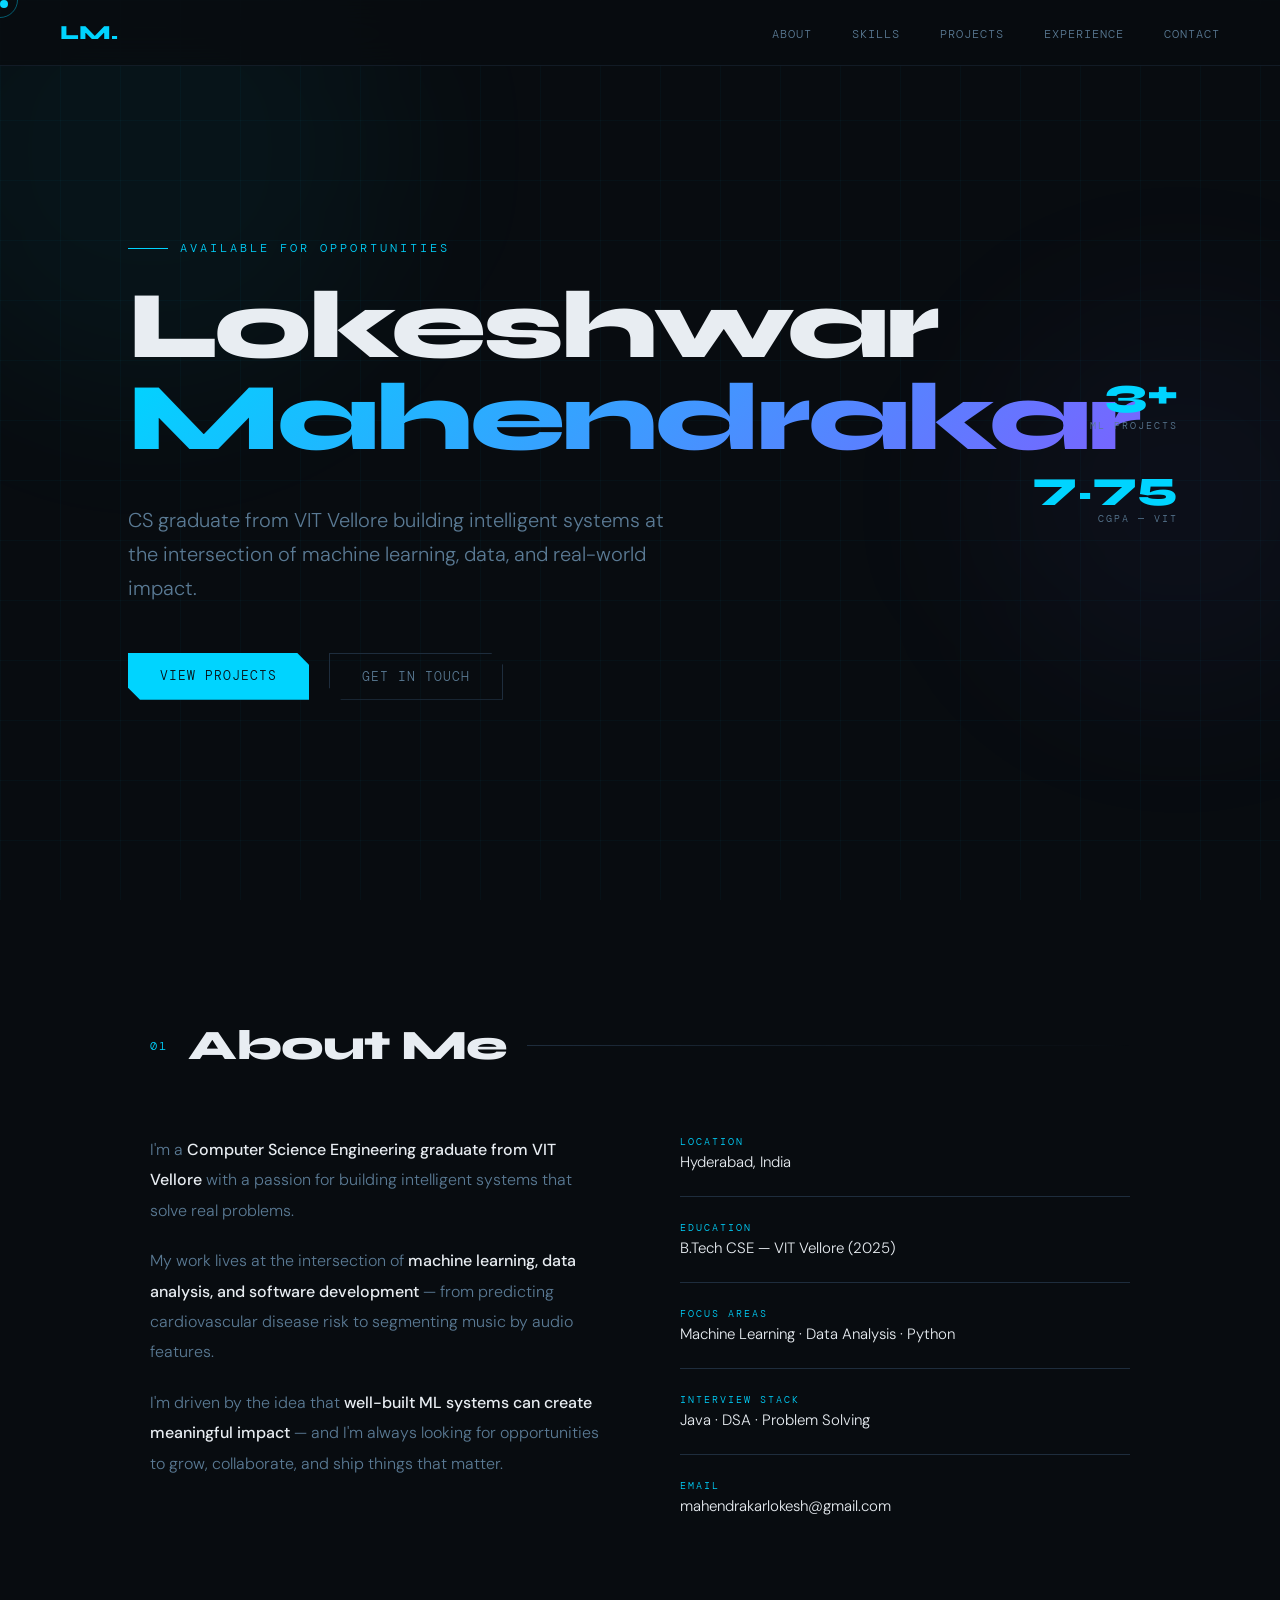
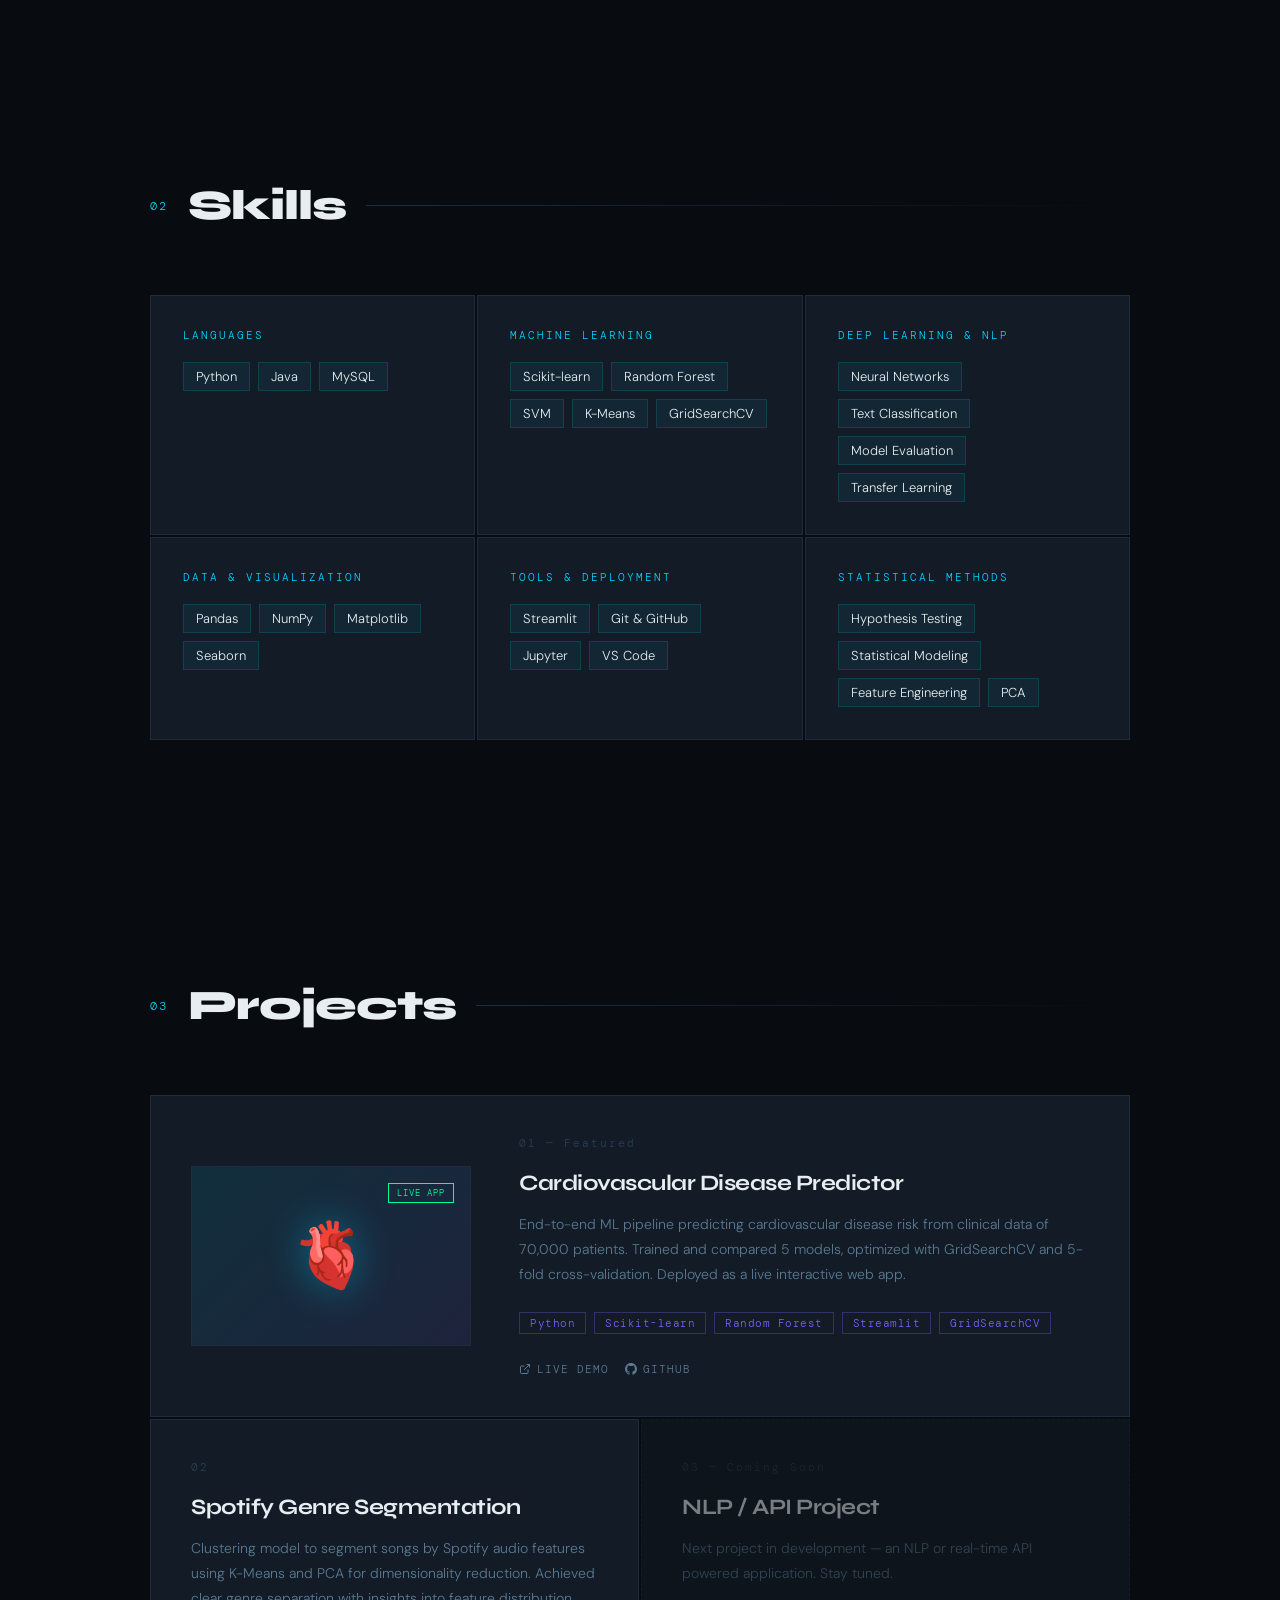
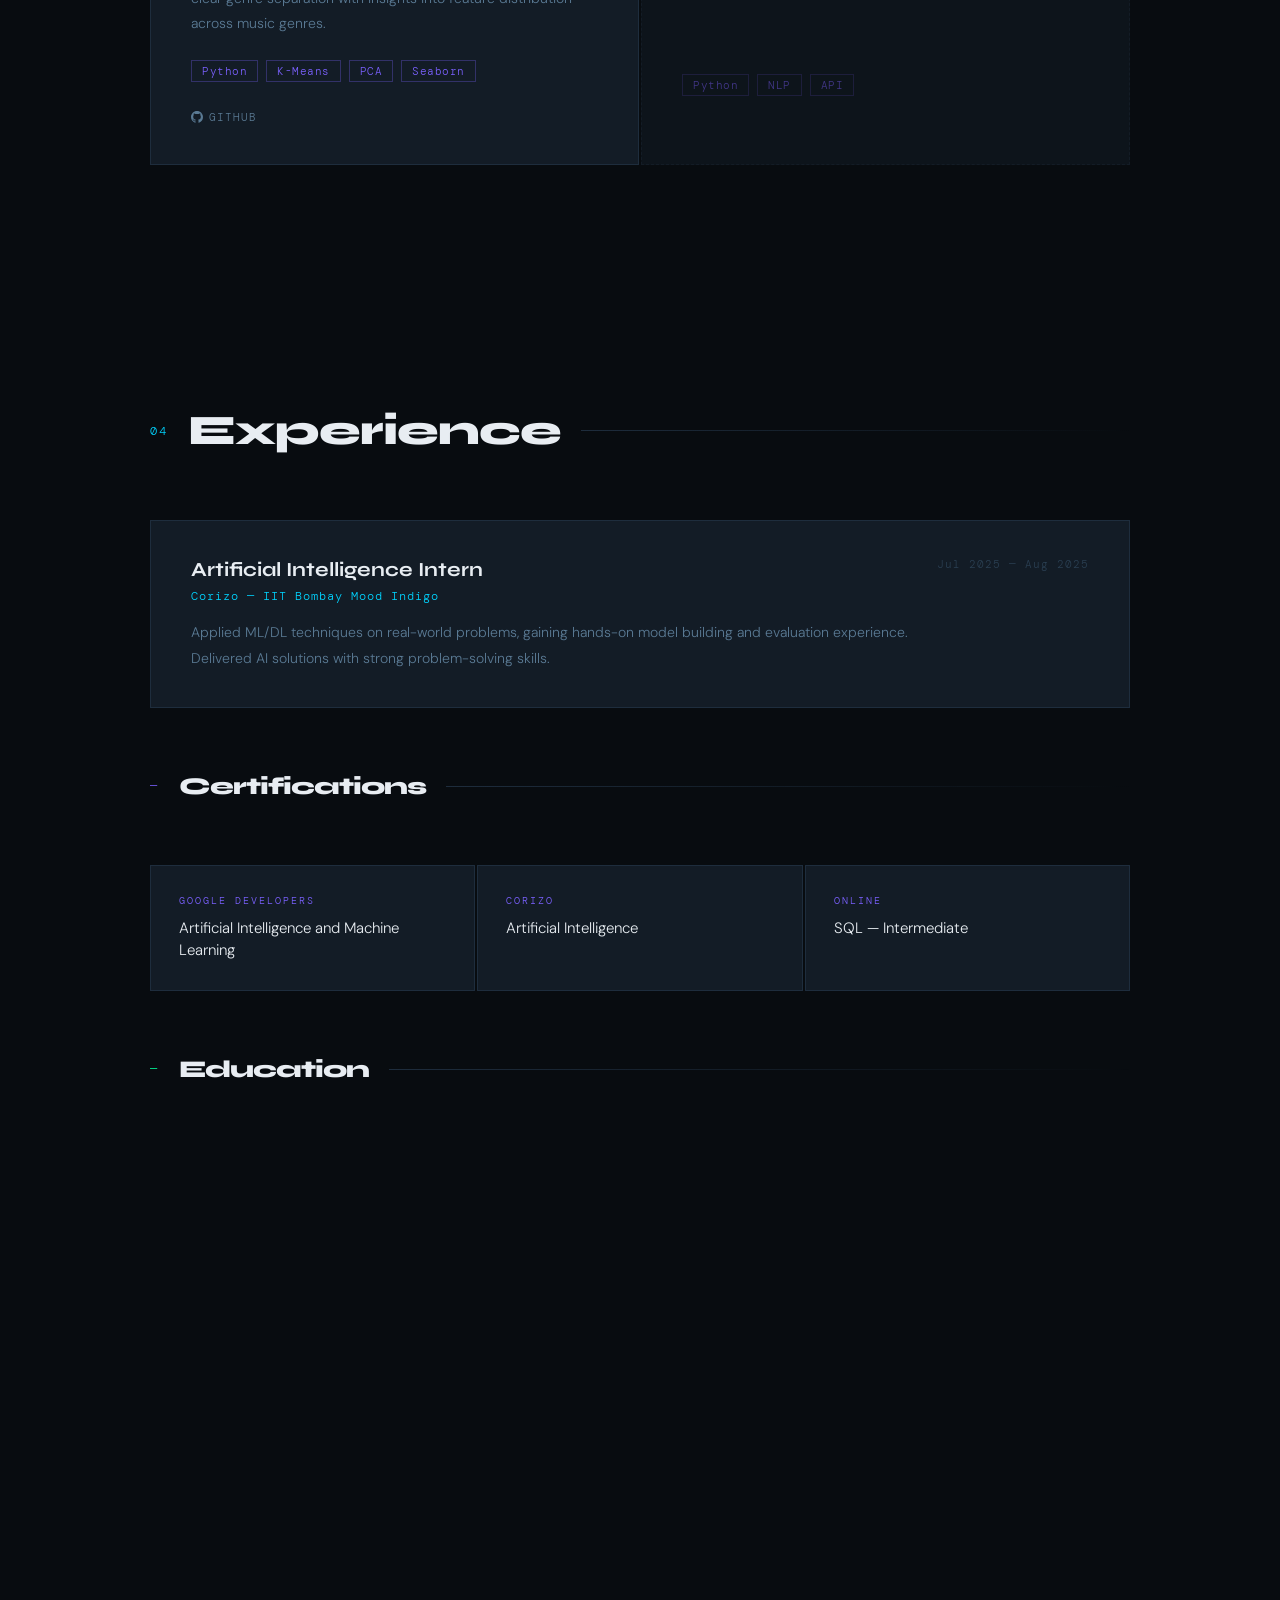
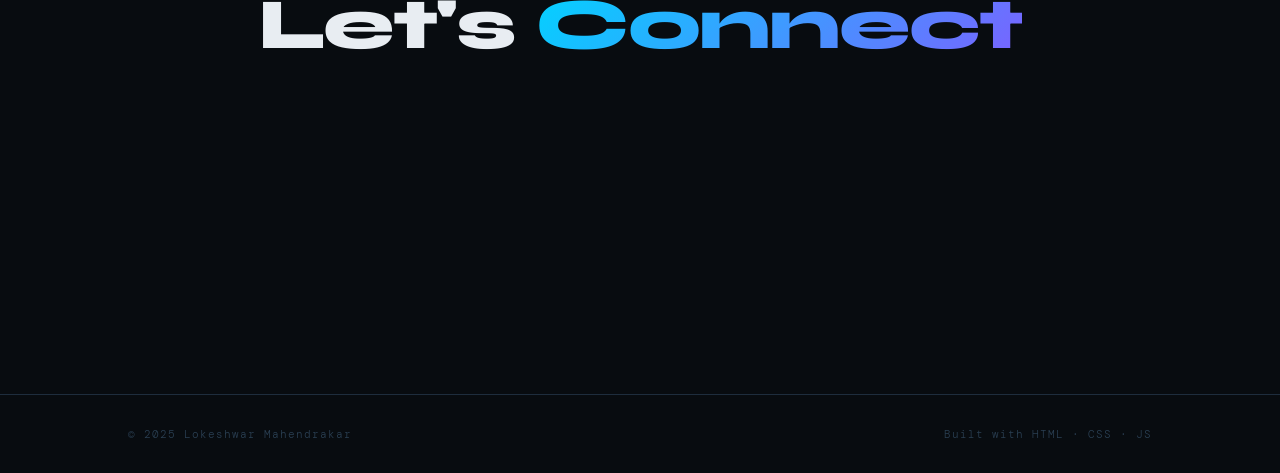
==== index.html @ d5d9ab32 "Add files via upload" ====
<!DOCTYPE html>
<html lang="en">
<head>
<meta charset="UTF-8"/>
<meta name="viewport" content="width=device-width, initial-scale=1.0"/>
<title>Lokeshwar Mahendrakar — ML Engineer</title>
<link href="https://fonts.googleapis.com/css2?family=Syne:wght@400;600;700;800&family=DM+Mono:ital,wght@0,300;0,400;1,300&family=DM+Sans:ital,wght@0,300;0,400;0,500;1,300&display=swap" rel="stylesheet"/>
<style>
  :root {
    --bg:#080c10;--bg2:#0d1117;--bg3:#111820;--card:#131c26;--border:#1e2d3d;
    --accent:#00d4ff;--accent2:#7b61ff;--accent3:#00ff9d;
    --text:#e8edf2;--muted:#5a7a94;--dim:#2a3f52;
  }
  *,*::before,*::after{box-sizing:border-box;margin:0;padding:0}
  html{scroll-behavior:smooth}
  body{background:var(--bg);color:var(--text);font-family:'DM Sans',sans-serif;font-weight:300;overflow-x:hidden;cursor:none}
  .cursor{position:fixed;width:8px;height:8px;background:var(--accent);border-radius:50%;pointer-events:none;z-index:9999;transition:transform 0.1s;mix-blend-mode:screen}
  .cursor-ring{position:fixed;width:36px;height:36px;border:1px solid rgba(0,212,255,0.4);border-radius:50%;pointer-events:none;z-index:9998;transition:width 0.2s,height 0.2s}
  body::before{content:'';position:fixed;inset:0;background-image:linear-gradient(rgba(0,212,255,0.03) 1px,transparent 1px),linear-gradient(90deg,rgba(0,212,255,0.03) 1px,transparent 1px);background-size:60px 60px;pointer-events:none;z-index:0}
  nav{position:fixed;top:0;left:0;right:0;z-index:100;display:flex;align-items:center;justify-content:space-between;padding:20px 60px;border-bottom:1px solid rgba(30,45,61,0.5);backdrop-filter:blur(20px);background:rgba(8,12,16,0.8)}
  .nav-logo{font-family:'Syne',sans-serif;font-weight:800;font-size:20px;color:var(--accent)}
  .nav-links{display:flex;gap:40px;list-style:none}
  .nav-links a{font-family:'DM Mono',monospace;font-size:12px;color:var(--muted);text-decoration:none;letter-spacing:1px;text-transform:uppercase;transition:color 0.2s}
  .nav-links a:hover{color:var(--text)}
  section{position:relative;z-index:1;max-width:1100px;margin:0 auto;padding:120px 60px}
  #hero{min-height:100vh;display:flex;flex-direction:column;justify-content:center;padding-top:160px;max-width:100%;padding-left:10%;padding-right:10%}
  .hero-tag{font-family:'DM Mono',monospace;font-size:12px;color:var(--accent);letter-spacing:3px;text-transform:uppercase;margin-bottom:24px;opacity:0;animation:fadeUp 0.8s 0.2s forwards;display:flex;align-items:center;gap:12px}
  .hero-tag::before{content:'';display:block;width:40px;height:1px;background:var(--accent)}
  h1{font-family:'Syne',sans-serif;font-weight:800;font-size:clamp(52px,8vw,96px);line-height:0.95;letter-spacing:-3px;opacity:0;animation:fadeUp 0.8s 0.4s forwards;margin-bottom:8px}
  h1 .name-line{display:block;color:var(--text)}
  h1 .name-accent{display:block;background:linear-gradient(135deg,var(--accent),var(--accent2));-webkit-background-clip:text;-webkit-text-fill-color:transparent;background-clip:text}
  .hero-sub{font-size:clamp(16px,2vw,20px);color:var(--muted);font-weight:300;max-width:560px;line-height:1.7;margin-top:32px;margin-bottom:48px;opacity:0;animation:fadeUp 0.8s 0.6s forwards}
  .hero-cta{display:flex;gap:20px;opacity:0;animation:fadeUp 0.8s 0.8s forwards;flex-wrap:wrap}
  .btn-primary{padding:14px 32px;background:var(--accent);color:var(--bg);font-family:'DM Mono',monospace;font-size:13px;letter-spacing:1px;text-decoration:none;text-transform:uppercase;clip-path:polygon(0 0,calc(100% - 12px) 0,100% 12px,100% 100%,12px 100%,0 calc(100% - 12px));transition:all 0.2s}
  .btn-primary:hover{background:var(--accent2);transform:translateY(-2px)}
  .btn-secondary{padding:14px 32px;border:1px solid var(--border);color:var(--muted);font-family:'DM Mono',monospace;font-size:13px;letter-spacing:1px;text-decoration:none;text-transform:uppercase;transition:all 0.2s;clip-path:polygon(0 0,calc(100% - 12px) 0,100% 12px,100% 100%,12px 100%,0 calc(100% - 12px))}
  .btn-secondary:hover{border-color:var(--accent);color:var(--accent);transform:translateY(-2px)}
  .hero-stats{position:absolute;right:8%;top:50%;transform:translateY(-50%);display:flex;flex-direction:column;gap:32px;opacity:0;animation:fadeIn 1s 1.2s forwards}
  .stat-item{text-align:right}
  .stat-num{font-family:'Syne',sans-serif;font-size:40px;font-weight:800;color:var(--accent);line-height:1;display:block}
  .stat-label{font-family:'DM Mono',monospace;font-size:10px;color:var(--muted);letter-spacing:2px;text-transform:uppercase}
  .section-header{display:flex;align-items:center;gap:20px;margin-bottom:64px}
  .section-num{font-family:'DM Mono',monospace;font-size:12px;color:var(--accent);letter-spacing:2px}
  .section-title{font-family:'Syne',sans-serif;font-size:clamp(28px,4vw,42px);font-weight:800;letter-spacing:-1px;color:var(--text)}
  .section-line{flex:1;height:1px;background:linear-gradient(90deg,var(--border),transparent)}
  .about-grid{display:grid;grid-template-columns:1fr 1fr;gap:80px;align-items:start}
  .about-text p{color:var(--muted);line-height:1.9;font-size:16px;margin-bottom:20px}
  .about-text p span{color:var(--text);font-weight:500}
  .about-details{display:flex;flex-direction:column;gap:24px}
  .detail-row{display:flex;flex-direction:column;gap:4px;padding-bottom:24px;border-bottom:1px solid var(--border)}
  .detail-row:last-child{border-bottom:none}
  .detail-label{font-family:'DM Mono',monospace;font-size:10px;color:var(--accent);letter-spacing:2px;text-transform:uppercase}
  .detail-value{font-size:15px;color:var(--text)}
  .skills-grid{display:grid;grid-template-columns:repeat(3,1fr);gap:2px}
  .skill-category{background:var(--card);padding:32px;border:1px solid var(--border);position:relative;overflow:hidden;transition:border-color 0.3s}
  .skill-category:hover{border-color:var(--accent)}
  .skill-category::before{content:'';position:absolute;top:0;left:0;right:0;height:2px;background:linear-gradient(90deg,var(--accent),var(--accent2));transform:scaleX(0);transform-origin:left;transition:transform 0.3s}
  .skill-category:hover::before{transform:scaleX(1)}
  .skill-cat-title{font-family:'DM Mono',monospace;font-size:11px;color:var(--accent);letter-spacing:2px;text-transform:uppercase;margin-bottom:20px}
  .skill-tags{display:flex;flex-wrap:wrap;gap:8px}
  .skill-tag{padding:5px 12px;background:rgba(0,212,255,0.06);border:1px solid rgba(0,212,255,0.15);color:var(--text);font-size:13px;transition:all 0.2s}
  .skill-tag:hover{background:rgba(0,212,255,0.12);border-color:var(--accent);color:var(--accent)}
  .projects-grid{display:grid;grid-template-columns:1fr 1fr;gap:2px}
  .project-card{background:var(--card);border:1px solid var(--border);padding:40px;position:relative;overflow:hidden;transition:all 0.3s;display:flex;flex-direction:column}
  .project-card:hover{border-color:var(--accent);transform:translateY(-4px)}
  .project-num{font-family:'DM Mono',monospace;font-size:11px;color:var(--dim);letter-spacing:2px;margin-bottom:20px}
  .project-title{font-family:'Syne',sans-serif;font-size:22px;font-weight:700;color:var(--text);margin-bottom:16px;letter-spacing:-0.5px}
  .project-desc{font-size:14px;color:var(--muted);line-height:1.8;flex:1;margin-bottom:24px}
  .project-tech{display:flex;flex-wrap:wrap;gap:8px;margin-bottom:28px}
  .tech-tag{font-family:'DM Mono',monospace;font-size:11px;color:var(--accent2);padding:3px 10px;border:1px solid rgba(123,97,255,0.3);letter-spacing:0.5px}
  .project-links{display:flex;gap:16px}
  .project-link{font-family:'DM Mono',monospace;font-size:11px;color:var(--muted);text-decoration:none;letter-spacing:1px;text-transform:uppercase;display:flex;align-items:center;gap:6px;transition:color 0.2s}
  .project-link:hover{color:var(--accent)}
  .project-link svg{width:12px;height:12px}
  .project-card.featured{grid-column:1 / -1;flex-direction:row;gap:48px;align-items:center}
  .project-card.featured .project-content{flex:1}
  .project-card.featured .project-visual{width:280px;height:180px;background:linear-gradient(135deg,rgba(0,212,255,0.1),rgba(123,97,255,0.1));border:1px solid var(--border);display:flex;align-items:center;justify-content:center;flex-shrink:0;position:relative}
  .project-visual-inner{font-size:64px;filter:drop-shadow(0 0 20px rgba(0,212,255,0.4))}
  .project-badge{position:absolute;top:16px;right:16px;font-family:'DM Mono',monospace;font-size:9px;color:var(--accent3);border:1px solid var(--accent3);padding:3px 8px;letter-spacing:1px;text-transform:uppercase}
  .exp-list{display:flex;flex-direction:column;gap:2px}
  .exp-item{background:var(--card);border:1px solid var(--border);padding:36px 40px;display:grid;grid-template-columns:1fr auto;gap:20px;align-items:start;transition:border-color 0.3s}
  .exp-item:hover{border-color:var(--accent)}
  .exp-role{font-family:'Syne',sans-serif;font-size:20px;font-weight:700;color:var(--text);margin-bottom:6px}
  .exp-company{font-family:'DM Mono',monospace;font-size:12px;color:var(--accent);letter-spacing:1px;margin-bottom:16px}
  .exp-desc{font-size:14px;color:var(--muted);line-height:1.8}
  .exp-period{font-family:'DM Mono',monospace;font-size:11px;color:var(--dim);letter-spacing:1px;white-space:nowrap}
  .cert-grid{display:grid;grid-template-columns:repeat(3,1fr);gap:2px;margin-top:40px}
  .cert-item{background:var(--card);border:1px solid var(--border);padding:28px;transition:border-color 0.3s}
  .cert-item:hover{border-color:var(--accent2)}
  .cert-issuer{font-family:'DM Mono',monospace;font-size:10px;color:var(--accent2);letter-spacing:2px;text-transform:uppercase;margin-bottom:10px}
  .cert-name{font-size:15px;color:var(--text);line-height:1.5}
  .edu-grid{display:grid;grid-template-columns:repeat(3,1fr);gap:2px;margin-top:40px}
  .edu-item{background:var(--card);border:1px solid var(--border);padding:32px;transition:border-color 0.3s}
  .edu-item:hover{border-color:var(--accent3)}
  .edu-degree{font-family:'DM Mono',monospace;font-size:10px;color:var(--accent3);letter-spacing:2px;text-transform:uppercase;margin-bottom:12px}
  .edu-school{font-family:'Syne',sans-serif;font-size:16px;font-weight:700;color:var(--text);margin-bottom:8px}
  .edu-detail{font-size:13px;color:var(--muted);line-height:1.6}
  .edu-score{margin-top:16px;font-family:'DM Mono',monospace;font-size:20px;color:var(--accent)}
  #contact{text-align:center;padding-bottom:160px}
  .contact-title{font-family:'Syne',sans-serif;font-size:clamp(36px,6vw,72px);font-weight:800;letter-spacing:-2px;line-height:1;margin-bottom:24px}
  .contact-title span{background:linear-gradient(135deg,var(--accent),var(--accent2));-webkit-background-clip:text;-webkit-text-fill-color:transparent;background-clip:text}
  .contact-sub{color:var(--muted);font-size:16px;max-width:480px;margin:0 auto 48px;line-height:1.7}
  .contact-links{display:flex;justify-content:center;gap:20px;flex-wrap:wrap}
  .contact-link{display:flex;align-items:center;gap:10px;padding:14px 28px;border:1px solid var(--border);color:var(--muted);text-decoration:none;font-family:'DM Mono',monospace;font-size:12px;letter-spacing:1px;text-transform:uppercase;transition:all 0.2s;clip-path:polygon(0 0,calc(100% - 10px) 0,100% 10px,100% 100%,10px 100%,0 calc(100% - 10px))}
  .contact-link:hover{border-color:var(--accent);color:var(--accent);transform:translateY(-2px)}
  footer{position:relative;z-index:1;border-top:1px solid var(--border);padding:32px 10%;display:flex;justify-content:space-between;align-items:center}
  .footer-text{font-family:'DM Mono',monospace;font-size:11px;color:var(--dim);letter-spacing:1px}
  @keyframes fadeUp{from{opacity:0;transform:translateY(24px)}to{opacity:1;transform:translateY(0)}}
  @keyframes fadeIn{from{opacity:0}to{opacity:1}}
  .reveal{opacity:0;transform:translateY(32px);transition:opacity 0.7s,transform 0.7s}
  .reveal.visible{opacity:1;transform:translateY(0)}
  .orb{position:fixed;border-radius:50%;filter:blur(80px);pointer-events:none;z-index:0}
  .orb-1{width:500px;height:500px;background:rgba(0,212,255,0.04);top:-100px;left:-100px}
  .orb-2{width:400px;height:400px;background:rgba(123,97,255,0.04);bottom:200px;right:-100px}
  ::-webkit-scrollbar{width:4px}
  ::-webkit-scrollbar-track{background:var(--bg)}
  ::-webkit-scrollbar-thumb{background:var(--dim);border-radius:2px}
  @media(max-width:900px){nav{padding:16px 24px}.nav-links{display:none}section{padding:80px 24px}#hero{padding-left:24px;padding-right:24px}.about-grid{grid-template-columns:1fr;gap:48px}.skills-grid{grid-template-columns:1fr}.projects-grid{grid-template-columns:1fr}.project-card.featured{flex-direction:column}.project-card.featured .project-visual{width:100%}.cert-grid,.edu-grid{grid-template-columns:1fr}.hero-stats{display:none}footer{flex-direction:column;gap:12px;text-align:center}}
</style>
</head>
<body>
<div class="cursor" id="cursor"></div>
<div class="cursor-ring" id="cursorRing"></div>
<div class="orb orb-1"></div>
<div class="orb orb-2"></div>
<nav>
  <div class="nav-logo">LM.</div>
  <ul class="nav-links">
    <li><a href="#about">About</a></li>
    <li><a href="#skills">Skills</a></li>
    <li><a href="#projects">Projects</a></li>
    <li><a href="#experience">Experience</a></li>
    <li><a href="#contact">Contact</a></li>
  </ul>
</nav>
<section id="hero">
  <div class="hero-tag">Available for opportunities</div>
  <h1><span class="name-line">Lokeshwar</span><span class="name-accent">Mahendrakar</span></h1>
  <p class="hero-sub">CS graduate from VIT Vellore building intelligent systems at the intersection of machine learning, data, and real-world impact.</p>
  <div class="hero-cta">
    <a href="#projects" class="btn-primary">View Projects</a>
    <a href="mailto:mahendrakarlokesh@gmail.com" class="btn-secondary">Get In Touch</a>
  </div>
  <div class="hero-stats">
    <div class="stat-item"><span class="stat-num">3+</span><span class="stat-label">ML Projects</span></div>
    <div class="stat-item"><span class="stat-num">7.75</span><span class="stat-label">CGPA — VIT</span></div>
  </div>
</section>
<section id="about">
  <div class="section-header reveal"><span class="section-num">01</span><h2 class="section-title">About Me</h2><div class="section-line"></div></div>
  <div class="about-grid">
    <div class="about-text reveal">
      <p>I'm a <span>Computer Science Engineering graduate from VIT Vellore</span> with a passion for building intelligent systems that solve real problems.</p>
      <p>My work lives at the intersection of <span>machine learning, data analysis, and software development</span> — from predicting cardiovascular disease risk to segmenting music by audio features.</p>
      <p>I'm driven by the idea that <span>well-built ML systems can create meaningful impact</span> — and I'm always looking for opportunities to grow, collaborate, and ship things that matter.</p>
    </div>
    <div class="about-details reveal">
      <div class="detail-row"><span class="detail-label">Location</span><span class="detail-value">Hyderabad, India</span></div>
      <div class="detail-row"><span class="detail-label">Education</span><span class="detail-value">B.Tech CSE — VIT Vellore (2025)</span></div>
      <div class="detail-row"><span class="detail-label">Focus Areas</span><span class="detail-value">Machine Learning · Data Analysis · Python</span></div>
      <div class="detail-row"><span class="detail-label">Interview Stack</span><span class="detail-value">Java · DSA · Problem Solving</span></div>
      <div class="detail-row"><span class="detail-label">Email</span><span class="detail-value">mahendrakarlokesh@gmail.com</span></div>
    </div>
  </div>
</section>
<section id="skills">
  <div class="section-header reveal"><span class="section-num">02</span><h2 class="section-title">Skills</h2><div class="section-line"></div></div>
  <div class="skills-grid">
    <div class="skill-category reveal"><div class="skill-cat-title">Languages</div><div class="skill-tags"><span class="skill-tag">Python</span><span class="skill-tag">Java</span><span class="skill-tag">MySQL</span></div></div>
    <div class="skill-category reveal"><div class="skill-cat-title">Machine Learning</div><div class="skill-tags"><span class="skill-tag">Scikit-learn</span><span class="skill-tag">Random Forest</span><span class="skill-tag">SVM</span><span class="skill-tag">K-Means</span><span class="skill-tag">GridSearchCV</span></div></div>
    <div class="skill-category reveal"><div class="skill-cat-title">Deep Learning & NLP</div><div class="skill-tags"><span class="skill-tag">Neural Networks</span><span class="skill-tag">Text Classification</span><span class="skill-tag">Model Evaluation</span><span class="skill-tag">Transfer Learning</span></div></div>
    <div class="skill-category reveal"><div class="skill-cat-title">Data & Visualization</div><div class="skill-tags"><span class="skill-tag">Pandas</span><span class="skill-tag">NumPy</span><span class="skill-tag">Matplotlib</span><span class="skill-tag">Seaborn</span></div></div>
    <div class="skill-category reveal"><div class="skill-cat-title">Tools & Deployment</div><div class="skill-tags"><span class="skill-tag">Streamlit</span><span class="skill-tag">Git & GitHub</span><span class="skill-tag">Jupyter</span><span class="skill-tag">VS Code</span></div></div>
    <div class="skill-category reveal"><div class="skill-cat-title">Statistical Methods</div><div class="skill-tags"><span class="skill-tag">Hypothesis Testing</span><span class="skill-tag">Statistical Modeling</span><span class="skill-tag">Feature Engineering</span><span class="skill-tag">PCA</span></div></div>
  </div>
</section>
<section id="projects">
  <div class="section-header reveal"><span class="section-num">03</span><h2 class="section-title">Projects</h2><div class="section-line"></div></div>
  <div class="projects-grid">
    <div class="project-card featured reveal">
      <div class="project-visual"><div class="project-visual-inner">🫀</div><span class="project-badge">Live App</span></div>
      <div class="project-content">
        <div class="project-num">01 — Featured</div>
        <div class="project-title">Cardiovascular Disease Predictor</div>
        <p class="project-desc">End-to-end ML pipeline predicting cardiovascular disease risk from clinical data of 70,000 patients. Trained and compared 5 models, optimized with GridSearchCV and 5-fold cross-validation. Deployed as a live interactive web app.</p>
        <div class="project-tech"><span class="tech-tag">Python</span><span class="tech-tag">Scikit-learn</span><span class="tech-tag">Random Forest</span><span class="tech-tag">Streamlit</span><span class="tech-tag">GridSearchCV</span></div>
        <div class="project-links">
          <a href="https://cardiovasculardiseaseprediction.streamlit.app/" target="_blank" class="project-link"><svg viewBox="0 0 24 24" fill="none" stroke="currentColor" stroke-width="2"><path d="M18 13v6a2 2 0 01-2 2H5a2 2 0 01-2-2V8a2 2 0 012-2h6"/><polyline points="15,3 21,3 21,9"/><line x1="10" y1="14" x2="21" y2="3"/></svg>Live Demo</a>
          <a href="https://github.com/lokesh0823" target="_blank" class="project-link"><svg viewBox="0 0 24 24" fill="currentColor"><path d="M12 0C5.37 0 0 5.37 0 12c0 5.31 3.435 9.795 8.205 11.385.6.105.825-.255.825-.57 0-.285-.015-1.23-.015-2.235-3.015.555-3.795-.735-4.035-1.41-.135-.345-.72-1.41-1.23-1.695-.42-.225-1.02-.78-.015-.795.945-.015 1.62.87 1.845 1.23 1.08 1.815 2.805 1.305 3.495.99.105-.78.42-1.305.765-1.605-2.67-.3-5.46-1.335-5.46-5.925 0-1.305.465-2.385 1.23-3.225-.12-.3-.54-1.53.12-3.18 0 0 1.005-.315 3.3 1.23.96-.27 1.98-.405 3-.405s2.04.135 3 .405c2.295-1.56 3.3-1.23 3.3-1.23.66 1.65.24 2.88.12 3.18.765.84 1.23 1.905 1.23 3.225 0 4.605-2.805 5.625-5.475 5.925.435.375.81 1.095.81 2.22 0 1.605-.015 2.895-.015 3.3 0 .315.225.69.825.57A12.02 12.02 0 0024 12c0-6.63-5.37-12-12-12z"/></svg>GitHub</a>
        </div>
      </div>
    </div>
    <div class="project-card reveal">
      <div class="project-num">02</div>
      <div class="project-title">Spotify Genre Segmentation</div>
      <p class="project-desc">Clustering model to segment songs by Spotify audio features using K-Means and PCA for dimensionality reduction. Achieved clear genre separation with insights into feature distribution across music genres.</p>
      <div class="project-tech"><span class="tech-tag">Python</span><span class="tech-tag">K-Means</span><span class="tech-tag">PCA</span><span class="tech-tag">Seaborn</span></div>
      <div class="project-links"><a href="https://github.com/lokesh0823" target="_blank" class="project-link"><svg viewBox="0 0 24 24" fill="currentColor"><path d="M12 0C5.37 0 0 5.37 0 12c0 5.31 3.435 9.795 8.205 11.385.6.105.825-.255.825-.57 0-.285-.015-1.23-.015-2.235-3.015.555-3.795-.735-4.035-1.41-.135-.345-.72-1.41-1.23-1.695-.42-.225-1.02-.78-.015-.795.945-.015 1.62.87 1.845 1.23 1.08 1.815 2.805 1.305 3.495.99.105-.78.42-1.305.765-1.605-2.67-.3-5.46-1.335-5.46-5.925 0-1.305.465-2.385 1.23-3.225-.12-.3-.54-1.53.12-3.18 0 0 1.005-.315 3.3 1.23.96-.27 1.98-.405 3-.405s2.04.135 3 .405c2.295-1.56 3.3-1.23 3.3-1.23.66 1.65.24 2.88.12 3.18.765.84 1.23 1.905 1.23 3.225 0 4.605-2.805 5.625-5.475 5.925.435.375.81 1.095.81 2.22 0 1.605-.015 2.895-.015 3.3 0 .315.225.69.825.57A12.02 12.02 0 0024 12c0-6.63-5.37-12-12-12z"/></svg>GitHub</a></div>
    </div>
    <div class="project-card reveal" style="border-style:dashed;opacity:0.5">
      <div class="project-num">03 — Coming Soon</div>
      <div class="project-title">NLP / API Project</div>
      <p class="project-desc">Next project in development — an NLP or real-time API powered application. Stay tuned.</p>
      <div class="project-tech"><span class="tech-tag">Python</span><span class="tech-tag">NLP</span><span class="tech-tag">API</span></div>
    </div>
  </div>
</section>
<section id="experience">
  <div class="section-header reveal"><span class="section-num">04</span><h2 class="section-title">Experience</h2><div class="section-line"></div></div>
  <div class="exp-list">
    <div class="exp-item reveal">
      <div>
        <div class="exp-role">Artificial Intelligence Intern</div>
        <div class="exp-company">Corizo — IIT Bombay Mood Indigo</div>
        <div class="exp-desc">Applied ML/DL techniques on real-world problems, gaining hands-on model building and evaluation experience. Delivered AI solutions with strong problem-solving skills.</div>
      </div>
      <div class="exp-period">Jul 2025 — Aug 2025</div>
    </div>
  </div>
  <div class="section-header reveal" style="margin-top:64px"><span class="section-num" style="color:var(--accent2)">—</span><h3 class="section-title" style="font-size:24px">Certifications</h3><div class="section-line"></div></div>
  <div class="cert-grid">
    <div class="cert-item reveal"><div class="cert-issuer">Google Developers</div><div class="cert-name">Artificial Intelligence and Machine Learning</div></div>
    <div class="cert-item reveal"><div class="cert-issuer">Corizo</div><div class="cert-name">Artificial Intelligence</div></div>
    <div class="cert-item reveal"><div class="cert-issuer">Online</div><div class="cert-name">SQL — Intermediate</div></div>
  </div>
  <div class="section-header reveal" style="margin-top:64px"><span class="section-num" style="color:var(--accent3)">—</span><h3 class="section-title" style="font-size:24px">Education</h3><div class="section-line"></div></div>
  <div class="edu-grid">
    <div class="edu-item reveal"><div class="edu-degree">B.Tech — CSE (Business Systems)</div><div class="edu-school">VIT Vellore</div><div class="edu-detail">Vellore Institute of Technology<br/>Class of 2025</div><div class="edu-score">7.75 CGPA</div></div>
    <div class="edu-item reveal"><div class="edu-degree">Pre-University — MPC</div><div class="edu-school">Narayana Junior College</div><div class="edu-detail">Hyderabad<br/>Class of 2021</div><div class="edu-score">95.8%</div></div>
    <div class="edu-item reveal"><div class="edu-degree">Secondary School</div><div class="edu-school">Viswa Bharati E.M School</div><div class="edu-detail">Gudivada<br/>Class of 2019</div><div class="edu-score">10 / 10</div></div>
  </div>
</section>
<section id="contact">
  <div class="contact-title reveal">Let's <span>Connect</span></div>
  <p class="contact-sub reveal">Open to full-time opportunities, internships, and interesting projects. Always happy to chat.</p>
  <div class="contact-links reveal">
    <a href="mailto:mahendrakarlokesh@gmail.com" class="contact-link"><svg width="14" height="14" viewBox="0 0 24 24" fill="none" stroke="currentColor" stroke-width="2"><path d="M4 4h16c1.1 0 2 .9 2 2v12c0 1.1-.9 2-2 2H4c-1.1 0-2-.9-2-2V6c0-1.1.9-2 2-2z"/><polyline points="22,6 12,13 2,6"/></svg>Email Me</a>
    <a href="https://linkedin.com/in/lokeshwarmahendrakar" target="_blank" class="contact-link"><svg width="14" height="14" viewBox="0 0 24 24" fill="currentColor"><path d="M16 8a6 6 0 016 6v7h-4v-7a2 2 0 00-2-2 2 2 0 00-2 2v7h-4v-7a6 6 0 016-6zM2 9h4v12H2z"/><circle cx="4" cy="4" r="2"/></svg>LinkedIn</a>
    <a href="https://github.com/lokesh0823" target="_blank" class="contact-link"><svg width="14" height="14" viewBox="0 0 24 24" fill="currentColor"><path d="M12 0C5.37 0 0 5.37 0 12c0 5.31 3.435 9.795 8.205 11.385.6.105.825-.255.825-.57 0-.285-.015-1.23-.015-2.235-3.015.555-3.795-.735-4.035-1.41-.135-.345-.72-1.41-1.23-1.695-.42-.225-1.02-.78-.015-.795.945-.015 1.62.87 1.845 1.23 1.08 1.815 2.805 1.305 3.495.99.105-.78.42-1.305.765-1.605-2.67-.3-5.46-1.335-5.46-5.925 0-1.305.465-2.385 1.23-3.225-.12-.3-.54-1.53.12-3.18 0 0 1.005-.315 3.3 1.23.96-.27 1.98-.405 3-.405s2.04.135 3 .405c2.295-1.56 3.3-1.23 3.3-1.23.66 1.65.24 2.88.12 3.18.765.84 1.23 1.905 1.23 3.225 0 4.605-2.805 5.625-5.475 5.925.435.375.81 1.095.81 2.22 0 1.605-.015 2.895-.015 3.3 0 .315.225.69.825.57A12.02 12.02 0 0024 12c0-6.63-5.37-12-12-12z"/></svg>GitHub</a>
    <a href="tel:9014526107" class="contact-link"><svg width="14" height="14" viewBox="0 0 24 24" fill="none" stroke="currentColor" stroke-width="2"><path d="M22 16.92v3a2 2 0 01-2.18 2 19.79 19.79 0 01-8.63-3.07A19.5 19.5 0 013.07 8.81 19.79 19.79 0 010 2.18 2 2 0 012 0h3a2 2 0 012 1.72c.127.96.361 1.903.7 2.81a2 2 0 01-.45 2.11L6.09 7.91a16 16 0 006 6l1.27-1.27a2 2 0 012.11-.45c.907.339 1.85.573 2.81.7A2 2 0 0122 16.92z"/></svg>Call</a>
  </div>
</section>
<footer>
  <span class="footer-text">© 2025 Lokeshwar Mahendrakar</span>
  <span class="footer-text">Built with HTML · CSS · JS</span>
</footer>
<script>
  const cursor=document.getElementById('cursor'),ring=document.getElementById('cursorRing');
  let mx=0,my=0,rx=0,ry=0;
  document.addEventListener('mousemove',e=>{mx=e.clientX;my=e.clientY;cursor.style.left=mx-4+'px';cursor.style.top=my-4+'px'});
  function animateRing(){rx+=(mx-rx)*0.12;ry+=(my-ry)*0.12;ring.style.left=rx-18+'px';ring.style.top=ry-18+'px';requestAnimationFrame(animateRing)}
  animateRing();
  document.querySelectorAll('a,button').forEach(el=>{
    el.addEventListener('mouseenter',()=>{cursor.style.transform='scale(2.5)';ring.style.width='56px';ring.style.height='56px'});
    el.addEventListener('mouseleave',()=>{cursor.style.transform='scale(1)';ring.style.width='36px';ring.style.height='36px'});
  });
  const observer=new IntersectionObserver(entries=>{
    entries.forEach((entry,i)=>{if(entry.isIntersecting)setTimeout(()=>entry.target.classList.add('visible'),i*80)});
  },{threshold:0.1});
  document.querySelectorAll('.reveal').forEach(el=>observer.observe(el));
</script>
</body>
</html>
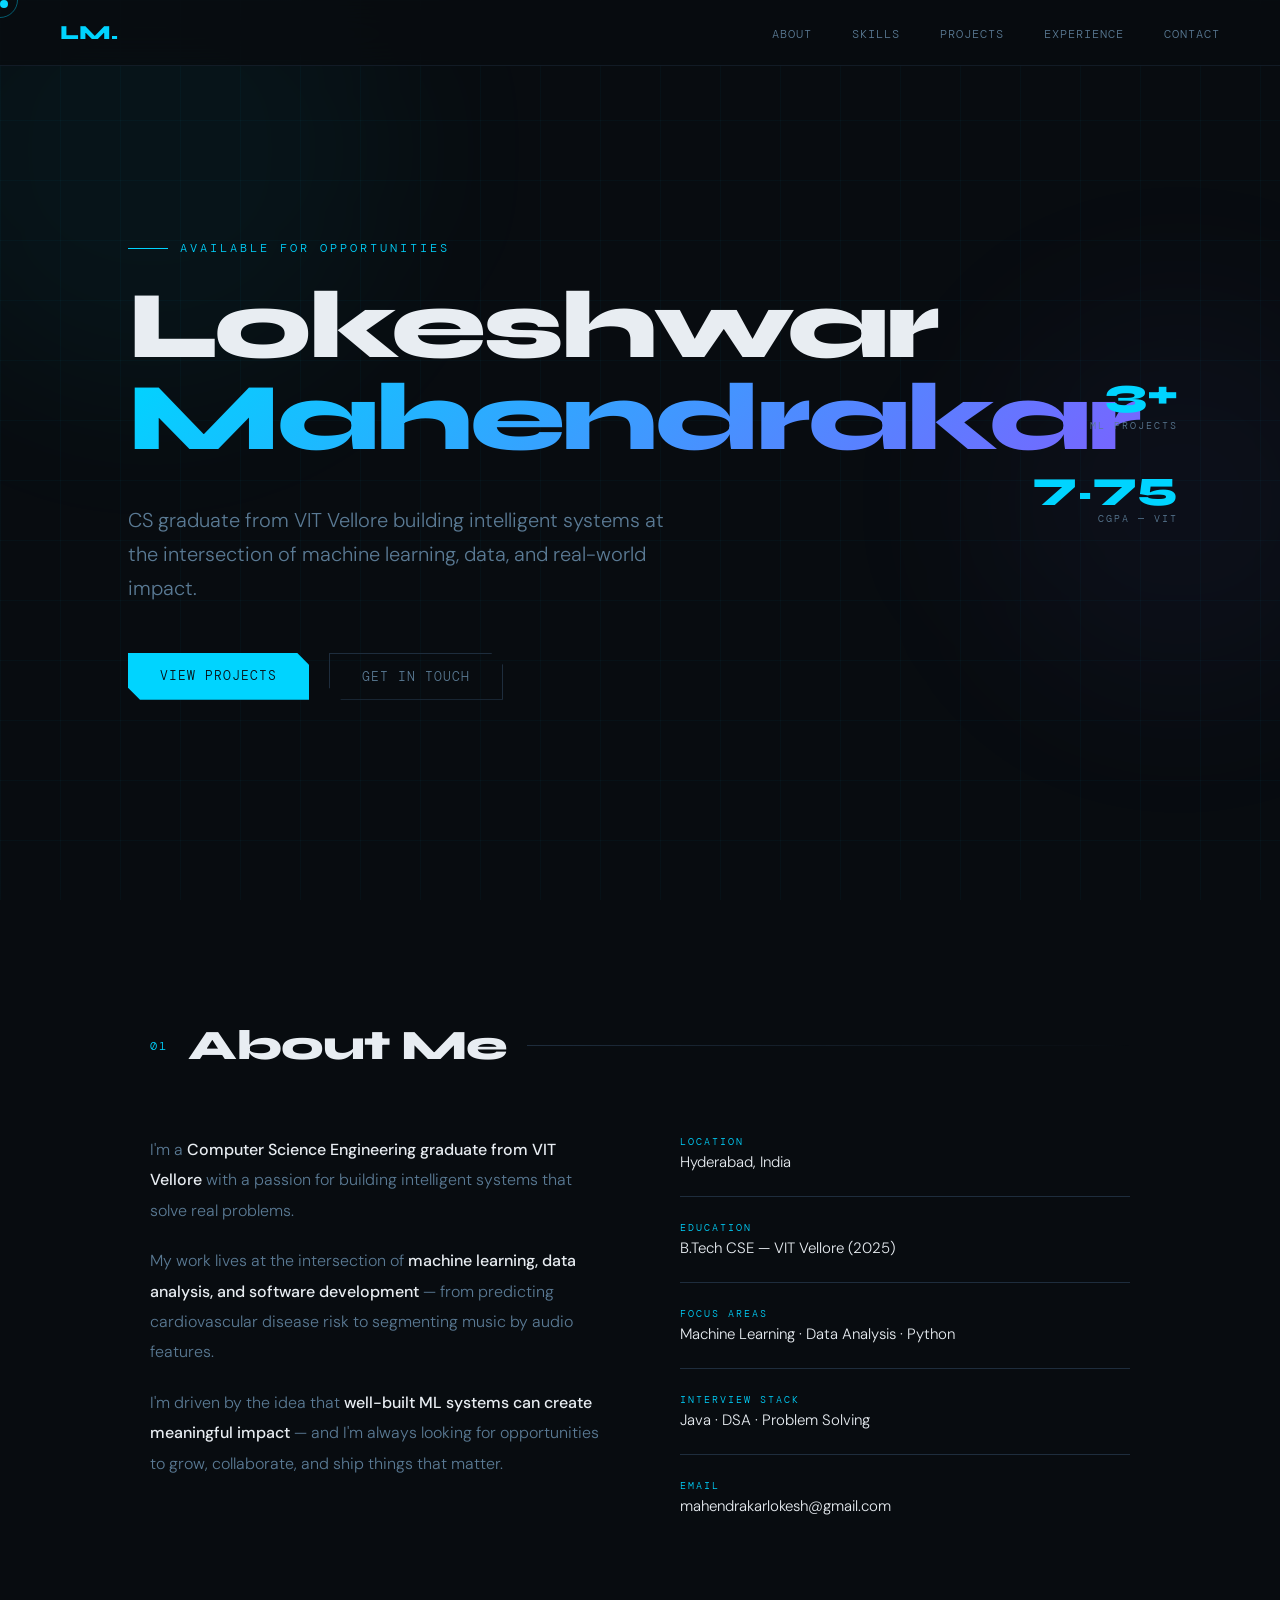
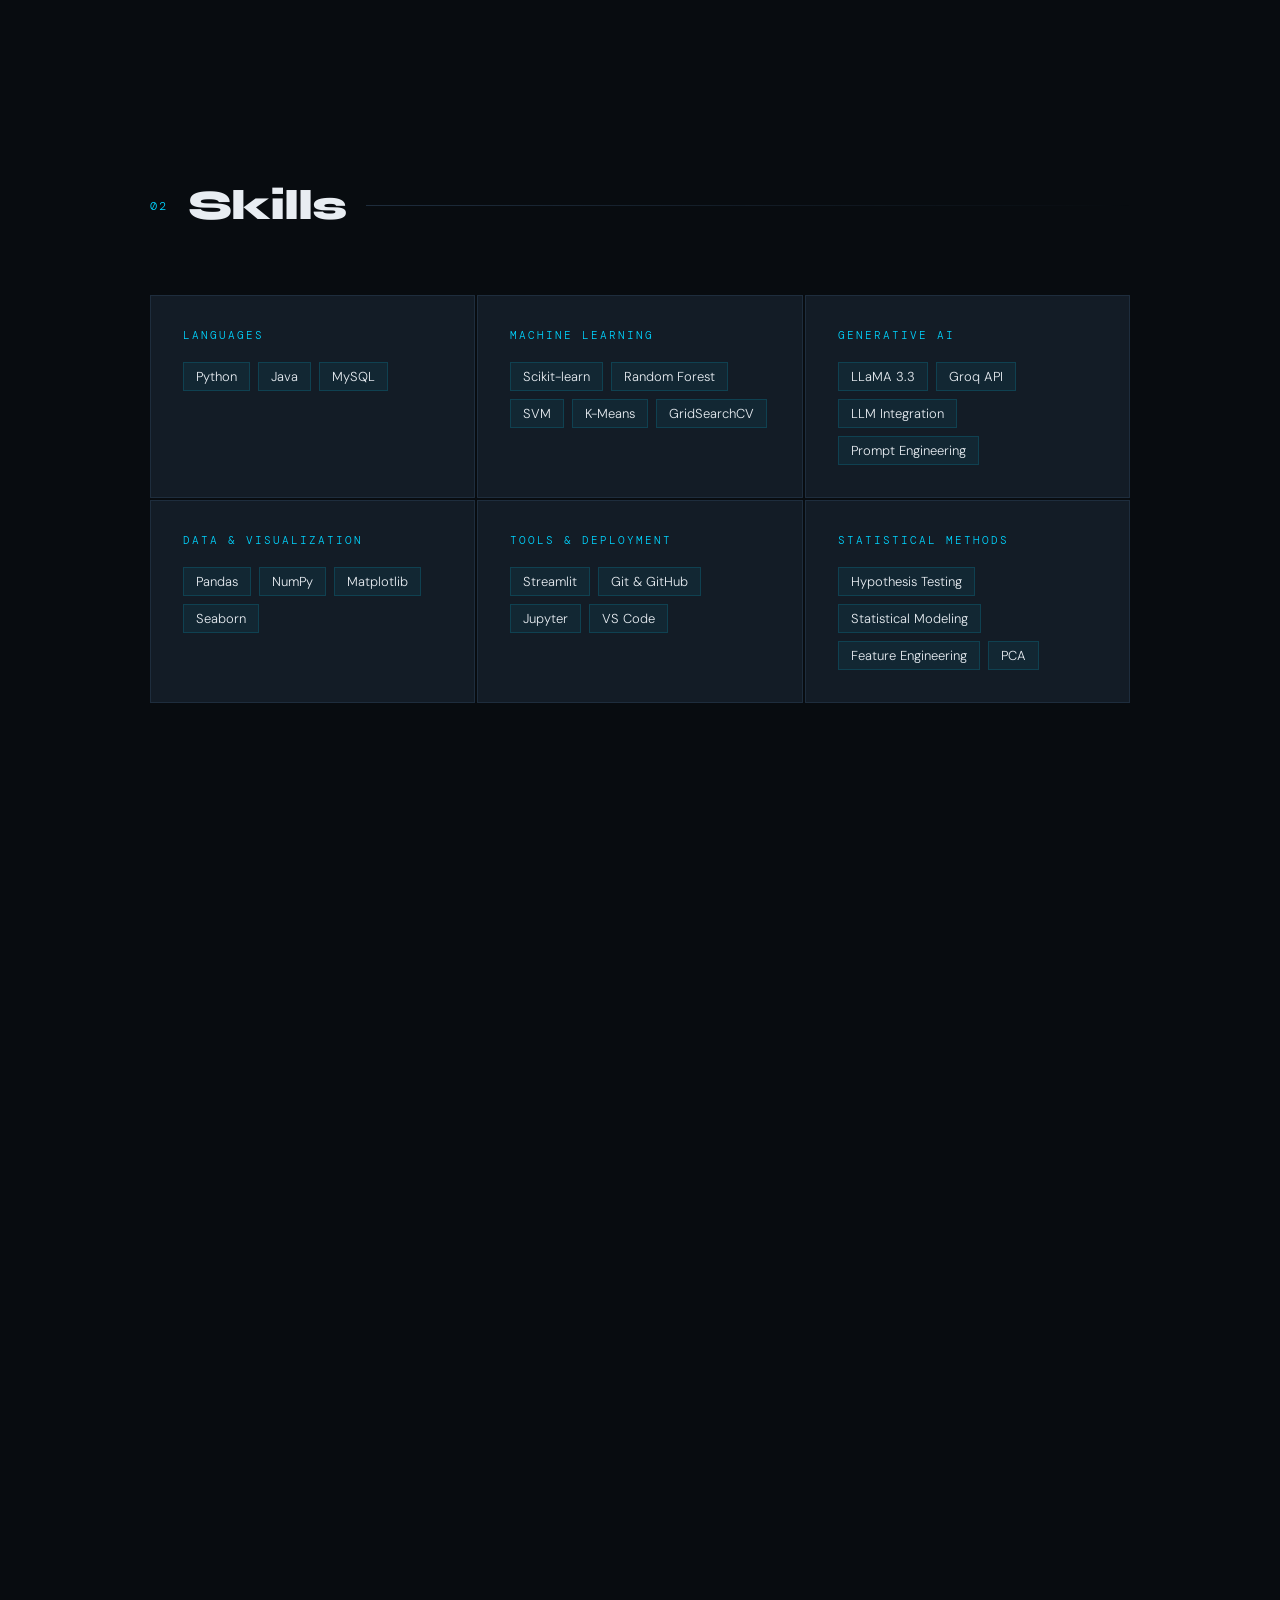
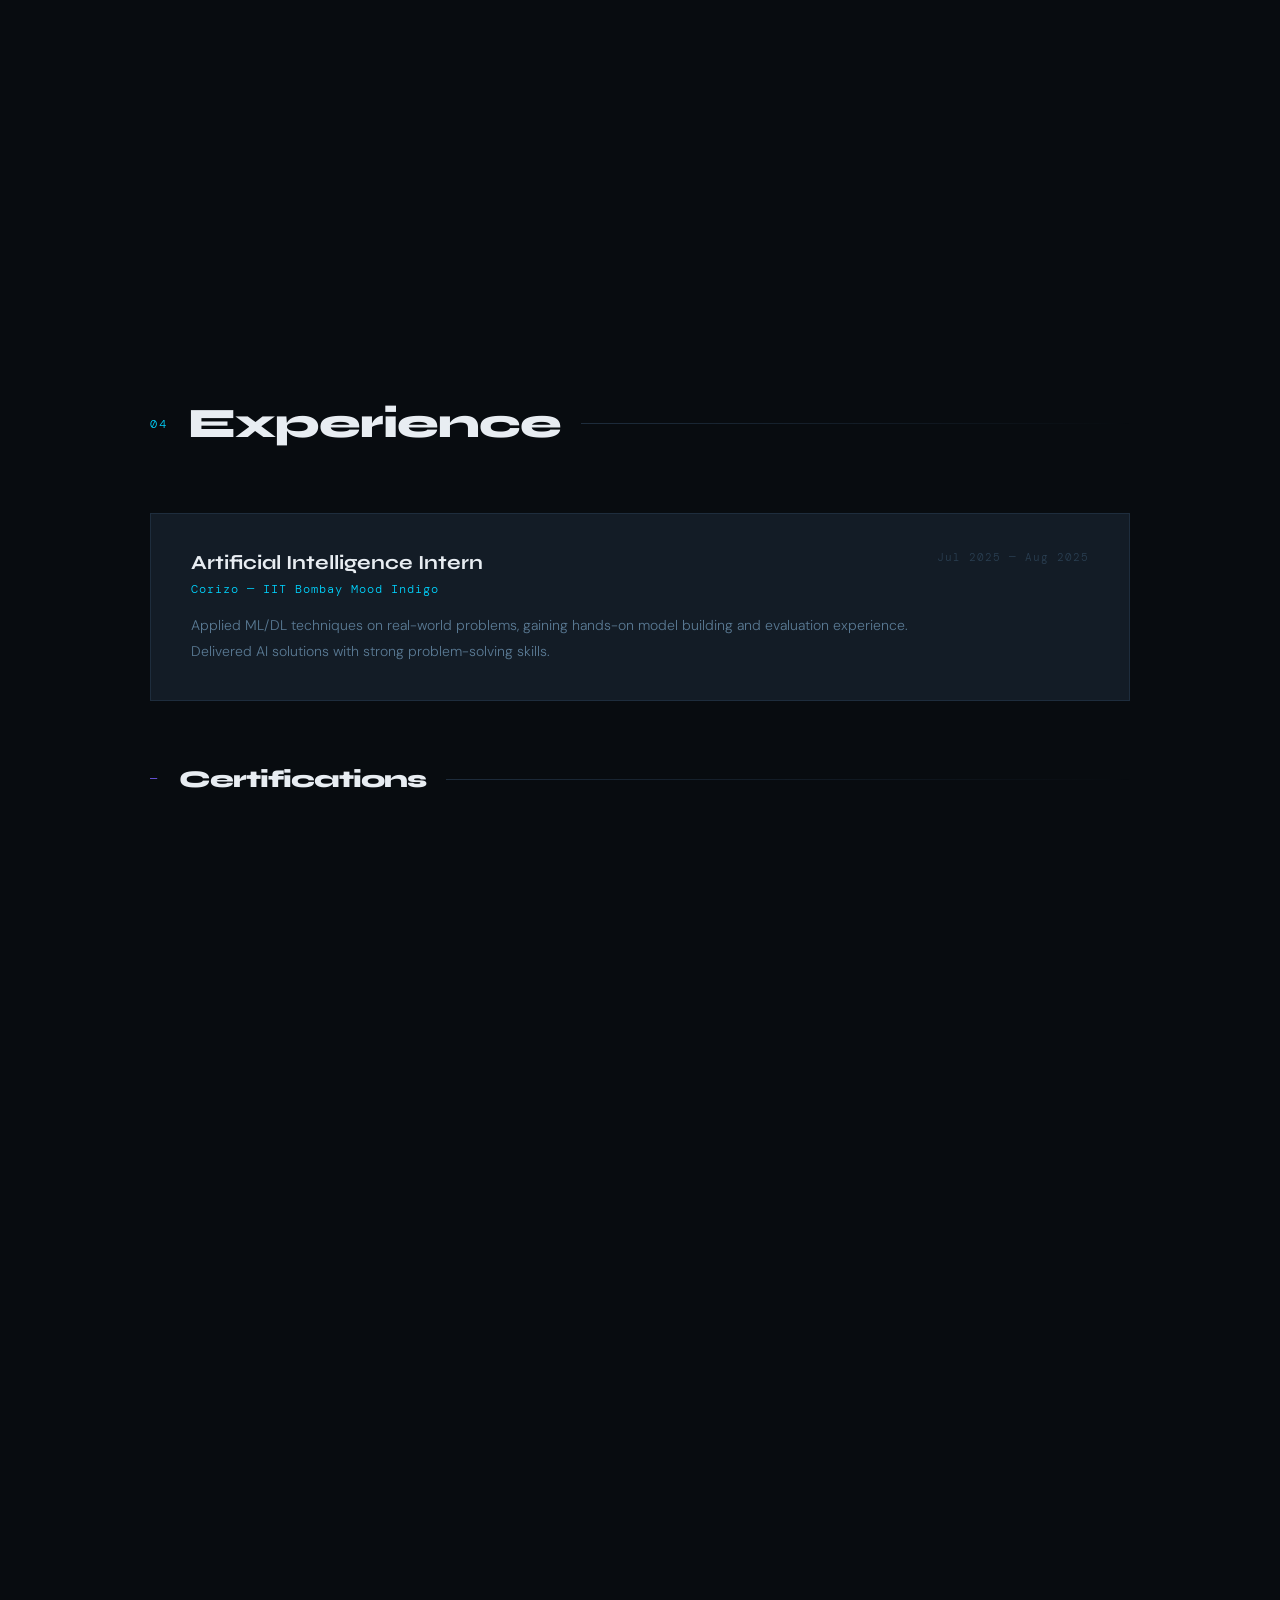
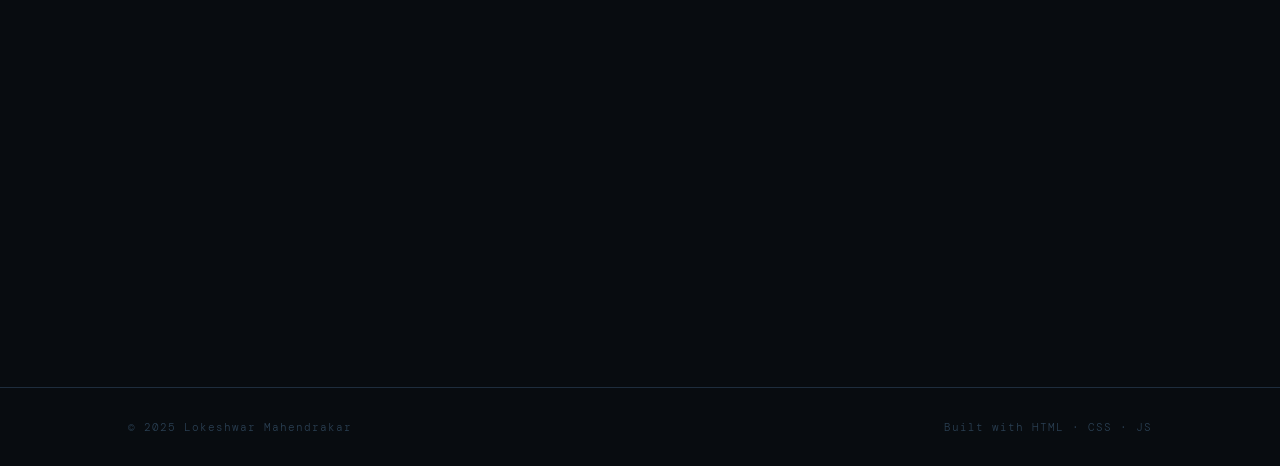
==== commit 9e8f5830: "Update index.html" ====
--- a/index.html
+++ b/index.html
@@ -168,7 +168,7 @@
   <div class="skills-grid">
     <div class="skill-category reveal"><div class="skill-cat-title">Languages</div><div class="skill-tags"><span class="skill-tag">Python</span><span class="skill-tag">Java</span><span class="skill-tag">MySQL</span></div></div>
     <div class="skill-category reveal"><div class="skill-cat-title">Machine Learning</div><div class="skill-tags"><span class="skill-tag">Scikit-learn</span><span class="skill-tag">Random Forest</span><span class="skill-tag">SVM</span><span class="skill-tag">K-Means</span><span class="skill-tag">GridSearchCV</span></div></div>
-    <div class="skill-category reveal"><div class="skill-cat-title">Deep Learning & NLP</div><div class="skill-tags"><span class="skill-tag">Neural Networks</span><span class="skill-tag">Text Classification</span><span class="skill-tag">Model Evaluation</span><span class="skill-tag">Transfer Learning</span></div></div>
+    <div class="skill-category reveal"><div class="skill-cat-title">Generative AI</div><div class="skill-tags"><span class="skill-tag">LLaMA 3.3</span><span class="skill-tag">Groq API</span><span class="skill-tag">LLM Integration</span><span class="skill-tag">Prompt Engineering</span></div></div>
     <div class="skill-category reveal"><div class="skill-cat-title">Data & Visualization</div><div class="skill-tags"><span class="skill-tag">Pandas</span><span class="skill-tag">NumPy</span><span class="skill-tag">Matplotlib</span><span class="skill-tag">Seaborn</span></div></div>
     <div class="skill-category reveal"><div class="skill-cat-title">Tools & Deployment</div><div class="skill-tags"><span class="skill-tag">Streamlit</span><span class="skill-tag">Git & GitHub</span><span class="skill-tag">Jupyter</span><span class="skill-tag">VS Code</span></div></div>
     <div class="skill-category reveal"><div class="skill-cat-title">Statistical Methods</div><div class="skill-tags"><span class="skill-tag">Hypothesis Testing</span><span class="skill-tag">Statistical Modeling</span><span class="skill-tag">Feature Engineering</span><span class="skill-tag">PCA</span></div></div>
@@ -178,30 +178,34 @@
   <div class="section-header reveal"><span class="section-num">03</span><h2 class="section-title">Projects</h2><div class="section-line"></div></div>
   <div class="projects-grid">
     <div class="project-card featured reveal">
-      <div class="project-visual"><div class="project-visual-inner">🫀</div><span class="project-badge">Live App</span></div>
+      <div class="project-visual"><div class="project-visual-inner">🧠</div><span class="project-badge">Live App</span></div>
       <div class="project-content">
         <div class="project-num">01 — Featured</div>
-        <div class="project-title">Cardiovascular Disease Predictor</div>
-        <p class="project-desc">End-to-end ML pipeline predicting cardiovascular disease risk from clinical data of 70,000 patients. Trained and compared 5 models, optimized with GridSearchCV and 5-fold cross-validation. Deployed as a live interactive web app.</p>
-        <div class="project-tech"><span class="tech-tag">Python</span><span class="tech-tag">Scikit-learn</span><span class="tech-tag">Random Forest</span><span class="tech-tag">Streamlit</span><span class="tech-tag">GridSearchCV</span></div>
+        <div class="project-title">AI Study Assistant</div>
+        <p class="project-desc">AI-powered study tool supporting PDF, Word and TXT uploads. Auto detects topic, generates detailed summaries, difficulty-based quizzes (Easy/Medium/Hard) and conversational Q&A with chat history using LLaMA 3.3 via Groq API.</p>
+        <div class="project-tech"><span class="tech-tag">Python</span><span class="tech-tag">LLaMA 3.3</span><span class="tech-tag">Groq API</span><span class="tech-tag">Streamlit</span><span class="tech-tag">PyPDF2</span></div>
         <div class="project-links">
-          <a href="https://cardiovasculardiseaseprediction.streamlit.app/" target="_blank" class="project-link"><svg viewBox="0 0 24 24" fill="none" stroke="currentColor" stroke-width="2"><path d="M18 13v6a2 2 0 01-2 2H5a2 2 0 01-2-2V8a2 2 0 012-2h6"/><polyline points="15,3 21,3 21,9"/><line x1="10" y1="14" x2="21" y2="3"/></svg>Live Demo</a>
+          <a href="https://my-ai-studyassistant.streamlit.app/" target="_blank" class="project-link"><svg viewBox="0 0 24 24" fill="none" stroke="currentColor" stroke-width="2"><path d="M18 13v6a2 2 0 01-2 2H5a2 2 0 01-2-2V8a2 2 0 012-2h6"/><polyline points="15,3 21,3 21,9"/><line x1="10" y1="14" x2="21" y2="3"/></svg>Live Demo</a>
           <a href="https://github.com/lokesh0823" target="_blank" class="project-link"><svg viewBox="0 0 24 24" fill="currentColor"><path d="M12 0C5.37 0 0 5.37 0 12c0 5.31 3.435 9.795 8.205 11.385.6.105.825-.255.825-.57 0-.285-.015-1.23-.015-2.235-3.015.555-3.795-.735-4.035-1.41-.135-.345-.72-1.41-1.23-1.695-.42-.225-1.02-.78-.015-.795.945-.015 1.62.87 1.845 1.23 1.08 1.815 2.805 1.305 3.495.99.105-.78.42-1.305.765-1.605-2.67-.3-5.46-1.335-5.46-5.925 0-1.305.465-2.385 1.23-3.225-.12-.3-.54-1.53.12-3.18 0 0 1.005-.315 3.3 1.23.96-.27 1.98-.405 3-.405s2.04.135 3 .405c2.295-1.56 3.3-1.23 3.3-1.23.66 1.65.24 2.88.12 3.18.765.84 1.23 1.905 1.23 3.225 0 4.605-2.805 5.625-5.475 5.925.435.375.81 1.095.81 2.22 0 1.605-.015 2.895-.015 3.3 0 .315.225.69.825.57A12.02 12.02 0 0024 12c0-6.63-5.37-12-12-12z"/></svg>GitHub</a>
         </div>
       </div>
     </div>
     <div class="project-card reveal">
       <div class="project-num">02</div>
+      <div class="project-title">Cardiovascular Disease Predictor</div>
+      <p class="project-desc">End-to-end ML pipeline predicting cardiovascular disease risk from clinical data of 70,000 patients. Trained and compared 5 models, optimized with GridSearchCV and 5-fold cross-validation. Deployed as a live interactive web app.</p>
+      <div class="project-tech"><span class="tech-tag">Python</span><span class="tech-tag">Scikit-learn</span><span class="tech-tag">Random Forest</span><span class="tech-tag">Streamlit</span><span class="tech-tag">GridSearchCV</span></div>
+      <div class="project-links">
+        <a href="https://cardiovasculardiseaseprediction.streamlit.app/" target="_blank" class="project-link"><svg viewBox="0 0 24 24" fill="none" stroke="currentColor" stroke-width="2"><path d="M18 13v6a2 2 0 01-2 2H5a2 2 0 01-2-2V8a2 2 0 012-2h6"/><polyline points="15,3 21,3 21,9"/><line x1="10" y1="14" x2="21" y2="3"/></svg>Live Demo</a>
+        <a href="https://github.com/lokesh0823" target="_blank" class="project-link"><svg viewBox="0 0 24 24" fill="currentColor"><path d="M12 0C5.37 0 0 5.37 0 12c0 5.31 3.435 9.795 8.205 11.385.6.105.825-.255.825-.57 0-.285-.015-1.23-.015-2.235-3.015.555-3.795-.735-4.035-1.41-.135-.345-.72-1.41-1.23-1.695-.42-.225-1.02-.78-.015-.795.945-.015 1.62.87 1.845 1.23 1.08 1.815 2.805 1.305 3.495.99.105-.78.42-1.305.765-1.605-2.67-.3-5.46-1.335-5.46-5.925 0-1.305.465-2.385 1.23-3.225-.12-.3-.54-1.53.12-3.18 0 0 1.005-.315 3.3 1.23.96-.27 1.98-.405 3-.405s2.04.135 3 .405c2.295-1.56 3.3-1.23 3.3-1.23.66 1.65.24 2.88.12 3.18.765.84 1.23 1.905 1.23 3.225 0 4.605-2.805 5.625-5.475 5.925.435.375.81 1.095.81 2.22 0 1.605-.015 2.895-.015 3.3 0 .315.225.69.825.57A12.02 12.02 0 0024 12c0-6.63-5.37-12-12-12z"/></svg>GitHub</a>
+      </div>
+    </div>
+    <div class="project-card reveal">
+      <div class="project-num">03</div>
       <div class="project-title">Spotify Genre Segmentation</div>
       <p class="project-desc">Clustering model to segment songs by Spotify audio features using K-Means and PCA for dimensionality reduction. Achieved clear genre separation with insights into feature distribution across music genres.</p>
       <div class="project-tech"><span class="tech-tag">Python</span><span class="tech-tag">K-Means</span><span class="tech-tag">PCA</span><span class="tech-tag">Seaborn</span></div>
       <div class="project-links"><a href="https://github.com/lokesh0823" target="_blank" class="project-link"><svg viewBox="0 0 24 24" fill="currentColor"><path d="M12 0C5.37 0 0 5.37 0 12c0 5.31 3.435 9.795 8.205 11.385.6.105.825-.255.825-.57 0-.285-.015-1.23-.015-2.235-3.015.555-3.795-.735-4.035-1.41-.135-.345-.72-1.41-1.23-1.695-.42-.225-1.02-.78-.015-.795.945-.015 1.62.87 1.845 1.23 1.08 1.815 2.805 1.305 3.495.99.105-.78.42-1.305.765-1.605-2.67-.3-5.46-1.335-5.46-5.925 0-1.305.465-2.385 1.23-3.225-.12-.3-.54-1.53.12-3.18 0 0 1.005-.315 3.3 1.23.96-.27 1.98-.405 3-.405s2.04.135 3 .405c2.295-1.56 3.3-1.23 3.3-1.23.66 1.65.24 2.88.12 3.18.765.84 1.23 1.905 1.23 3.225 0 4.605-2.805 5.625-5.475 5.925.435.375.81 1.095.81 2.22 0 1.605-.015 2.895-.015 3.3 0 .315.225.69.825.57A12.02 12.02 0 0024 12c0-6.63-5.37-12-12-12z"/></svg>GitHub</a></div>
-    </div>
-    <div class="project-card reveal" style="border-style:dashed;opacity:0.5">
-      <div class="project-num">03 — Coming Soon</div>
-      <div class="project-title">NLP / API Project</div>
-      <p class="project-desc">Next project in development — an NLP or real-time API powered application. Stay tuned.</p>
-      <div class="project-tech"><span class="tech-tag">Python</span><span class="tech-tag">NLP</span><span class="tech-tag">API</span></div>
     </div>
   </div>
 </section>
